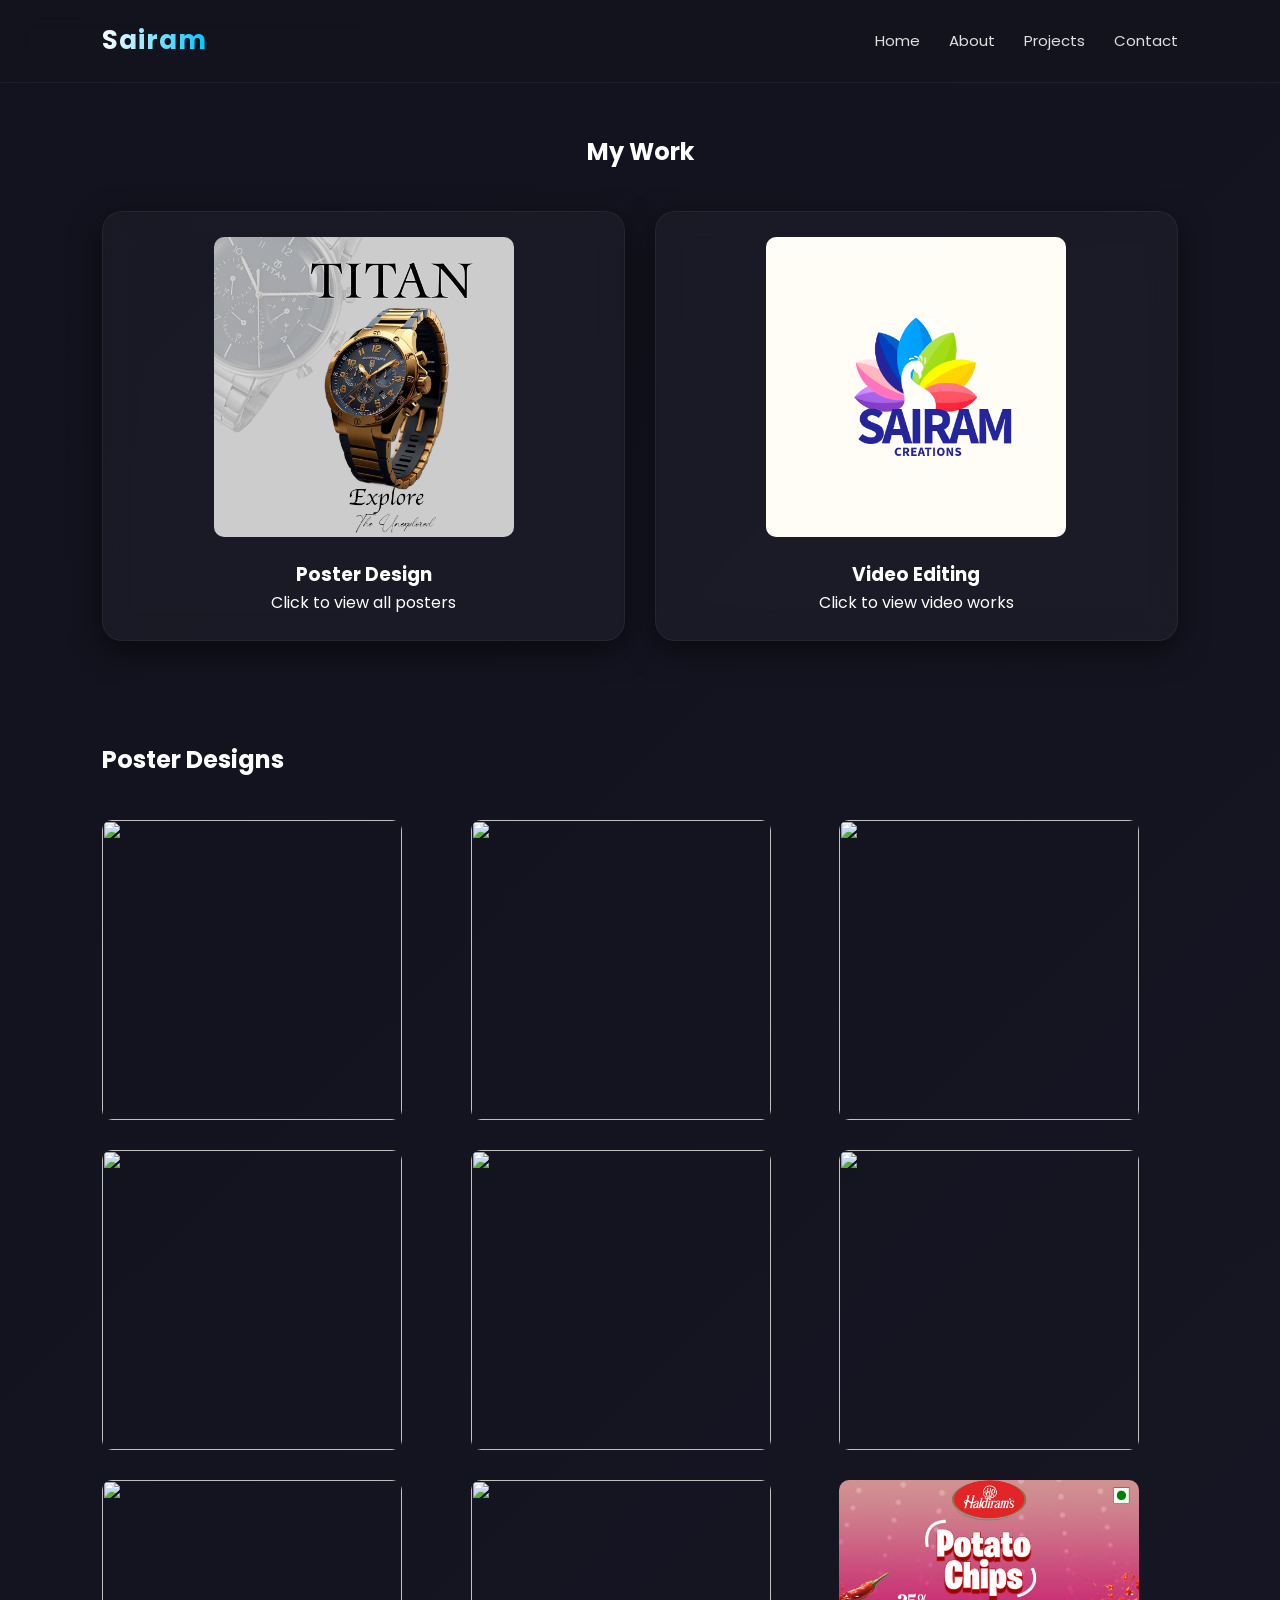
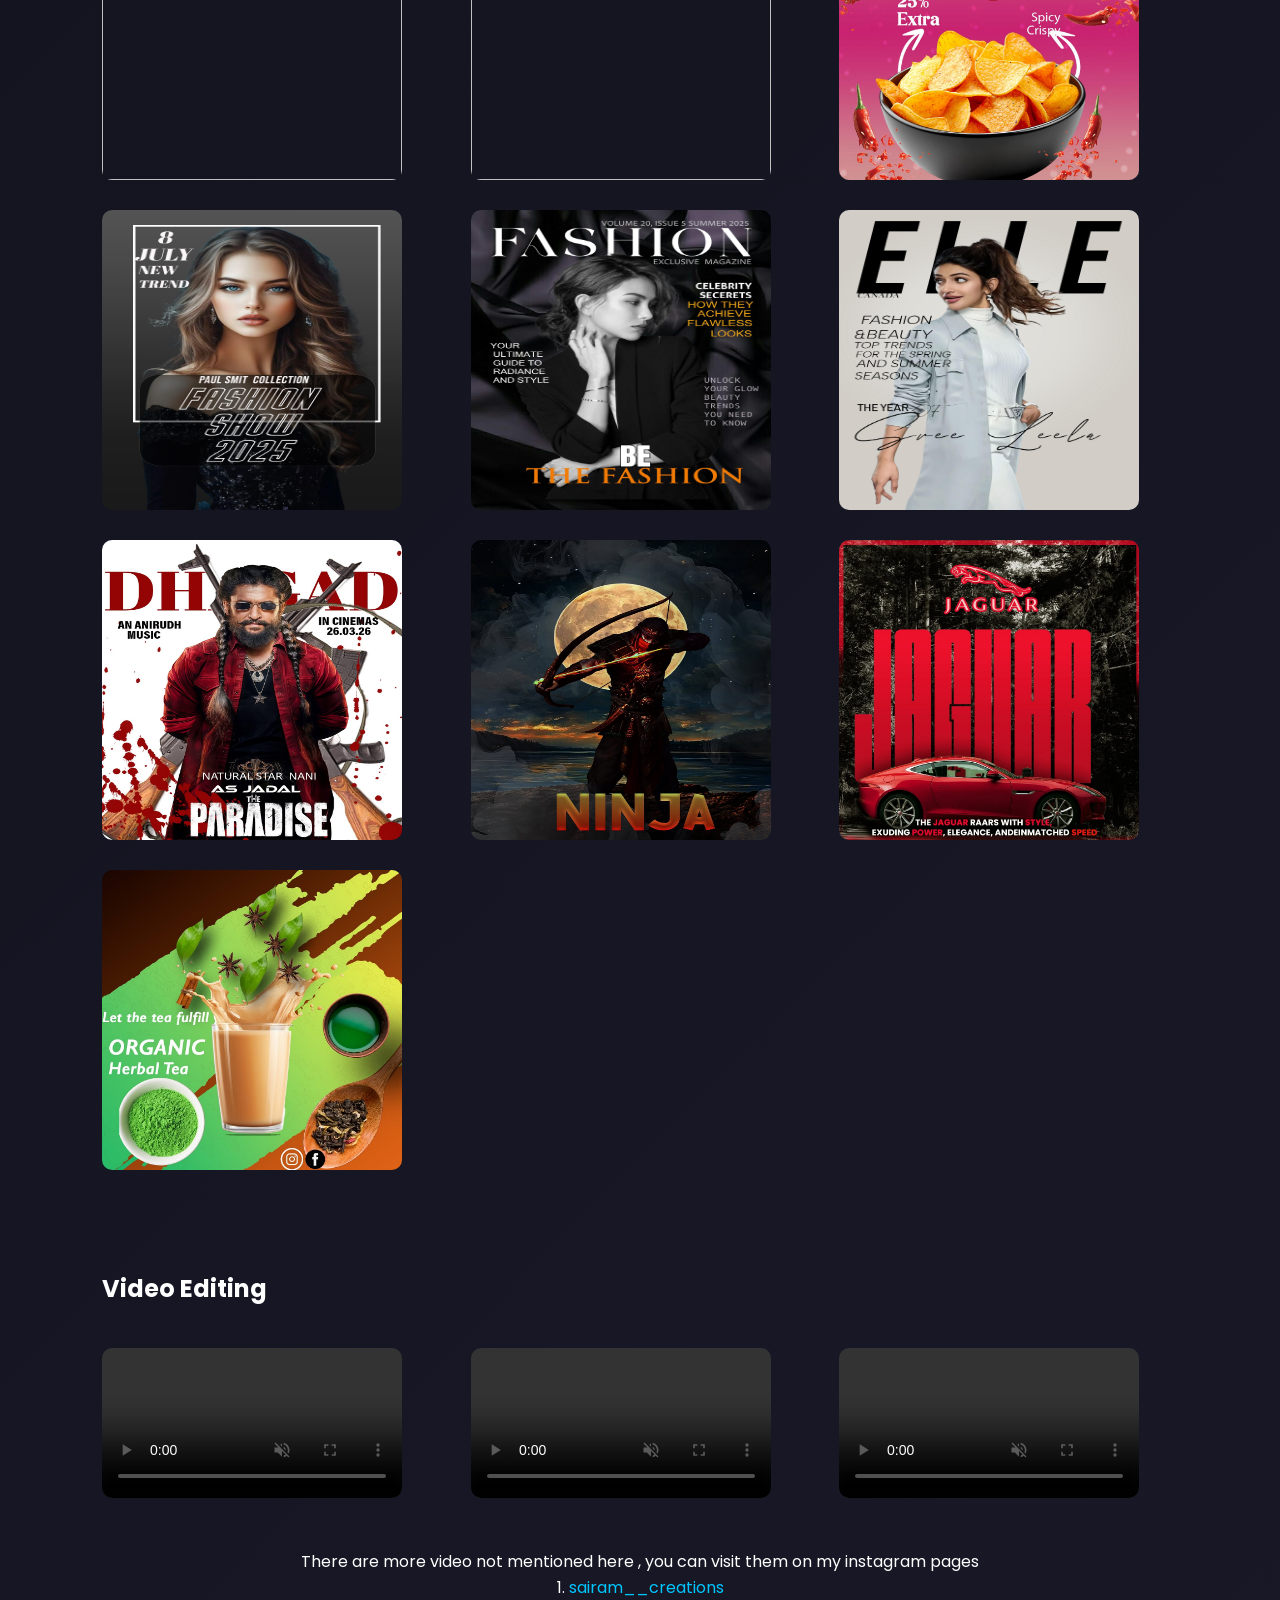
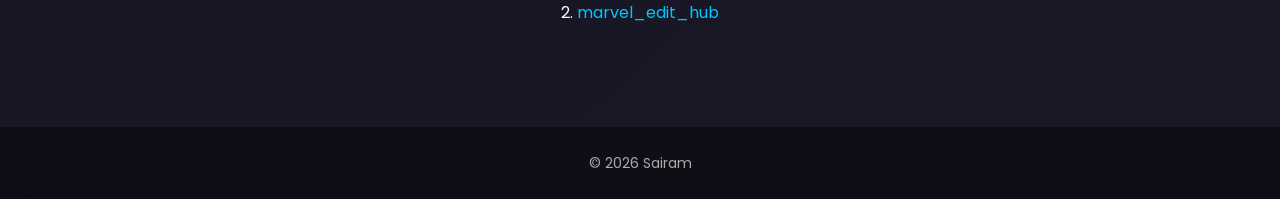
==== projects.html @ 18c5c485 "initial commit" ====
<!DOCTYPE html>
<html lang="en">
<head>
    <meta charset="UTF-8">
    <title>My Projects</title>
    <link rel="stylesheet" href="style.css">

    <!-- Smooth Scroll -->
    <style>
        html {
            scroll-behavior: smooth;
        }
    </style>
</head>

<body>

<header>
    <h1>Sairam</h1>
    <nav>
        <a href="index.html">Home</a>
        <a href="about.html">About</a>
        <a href="projects.html">Projects</a>
        <a href="contact.html">Contact</a>
    </nav>
</header>

<!-- TOP PROJECT CARDS -->
<section>
    <h2 style="text-align:center;">My Work</h2>

    <div class="projects">

        <a href="#poster" class="card">
            <img src="images/project1.jpg" alt="Poster Design">
            <h3>Poster Design</h3>
            <p>Click to view all posters</p>
        </a>

        <!-- <a href="#branding" class="card">
            <img src="images/project2.jpg" alt="Branding">
            <h3>Branding</h3>
            <p>Click to view branding works</p>
        </a> -->

        <a href="#video" class="card">
            <img src="images/Untitled.PNG" alt="Video Editing">
            <h3>Video Editing</h3>
            <p>Click to view video works</p>
        </a>

    </div>
</section>

<!-- POSTER SECTION -->
<section id="poster">
    <h2>Poster Designs</h2>

    <div class="projects">
        <img src="images/posters/p1.jpeg">
        <img src="images/posters/p2.jpg">
        <img src="images/posters/p3.jpeg">
        <img src="images/posters/p4.jpeg">
        <img src="images/posters/p5.jpeg">
        <img src="images/posters/p6.jpeg">
        <img src="images/posters/p7.jpeg">
        <img src="images/posters/p8.jpeg">
        <img src="images/posters/p9.JPG">
        <img src="images/posters/p10.JPG">
        <img src="images/posters/p11.JPG">
        <img src="images/posters/p12.JPG">
        <img src="images/posters/p13.JPEG">
        <img src="images/posters/p14.JPEG">
        <img src="images/posters/p15.JPEG">
        <img src="images/posters/p16.JPEG">
    </div>
</section>

<!-- BRANDING SECTION -->
<!-- <section id="branding">
    <h2>Branding Works</h2>

    <div class="projects">
        <img src="images/branding/b1.jpg">
        <img src="images/branding/b2.jpg">
        <img src="images/branding/b3.jpg">
        <img src="images/branding/b4.jpg">
    </div>
</section> -->

<!-- VIDEO SECTION -->
<section id="video">
    <h2>Video Editing</h2>

    <div class="projects">

        <video autoplay muted loop controls>
            <source src="images/video/v1.mp4" type="video/mp4">
        </video>

        <video autoplay muted loop controls>
            <source src="images/video/v2.mp4" type="video/mp4">
        </video>

        <video autoplay muted loop controls>
            <source src="images/video/v3.mp4" type="video/mp4">
        </video>

        <!-- <video autoplay muted loop controls>
            <source src="images/video/v4.mp4" type="video/mp4">
        </video>


        <video autoplay muted loop controls>
            <source src="images/video/v4.mp4" type="video/mp4">
        </video> -->
        
        
    </div>
    <br>
        <br>
    <div align="center">
        <p>There are more video not mentioned here , you can visit them on my instagram pages<br> 1. <a href="https://www.instagram.com/sairam__creations_?igsh=bWJxbTg4dGtlOHRl&utm_source=qr">sairam__creations</a> <br>2. <a href="https://www.instagram.com/marvel_edit_hub_?igsh=aXE1Y2oxbGw5a2g1&utm_source=qr">marvel_edit_hub</a></p>
        </div>
</section>
<footer>
    <p>© 2026 Sairam</p>
</footer>

</body>
</html>
---- style.css ----
/* Import Google Font */
@import url('https://fonts.googleapis.com/css2?family=Poppins:wght@300;400;600;700&display=swap');

/* Reset */
* {
    margin: 0;
    padding: 0;
    box-sizing: border-box;
    scroll-behavior: smooth; /* Smooth scrolling for anchor links */
}

/* Custom Scrollbar for a premium feel */
::-webkit-scrollbar {
    width: 10px;
}
::-webkit-scrollbar-track {
    background: #12121e;
}
::-webkit-scrollbar-thumb {
    background: #00c6ff;
    border-radius: 5px;
}

/* Body */
body {
    font-family: 'Poppins', sans-serif;
    /* Enhanced gradient with a subtle animation feel */
    background: linear-gradient(135deg, #12121e, #1e1e2f, #2a2a40);
    background-size: 400% 400%;
    animation: gradientBG 15s ease infinite;
    color: #fff;
    line-height: 1.6;
    overflow-x: hidden;
}

@keyframes gradientBG {
    0% { background-position: 0% 50%; }
    50% { background-position: 100% 50%; }
    100% { background-position: 0% 50%; }
}

/* Header */
header {
    display: flex;
    justify-content: space-between;
    align-items: center;
    padding: 20px 8%;
    background: rgba(20, 20, 30, 0.6); /* Slightly darker for better contrast */
    backdrop-filter: blur(15px);
    -webkit-backdrop-filter: blur(15px);
    position: sticky;
    top: 0;
    z-index: 1000;
    border-bottom: 1px solid rgba(255, 255, 255, 0.05);
}

/* Logo */
header h1 {
    font-size: 26px;
    font-weight: 700;
    letter-spacing: 1px;
    /* Gradient Text Effect */
    background: linear-gradient(90deg, #fff, #00c6ff);
    -webkit-background-clip: text;
    -webkit-text-fill-color: transparent;
}

/* Navigation */
nav a {
    color: #e0e0e0;
    margin-left: 25px;
    text-decoration: none;
    font-weight: 400;
    font-size: 15px;
    position: relative;
    transition: color 0.3s ease;
}

nav a:hover {
    color: #00c6ff;
}

/* Underline Animation */
nav a::after {
    content: '';
    width: 0;
    height: 2px;
    background: #00c6ff;
    position: absolute;
    left: 0;
    bottom: -5px;
    transition: width 0.3s ease;
    border-radius: 2px;
}

nav a:hover::after {
    width: 100%;
}

/* Hero Section */
.hero {
    text-align: center;
    padding: 120px 20px;
    animation: fadeIn 1.2s ease-out;
}

.hero h2 {
    font-size: 48px;
    font-weight: 700;
    margin-bottom: 15px;
}

.hero span {
    color: #00c6ff;
    text-shadow: 0 0 15px rgba(0, 198, 255, 0.4); /* Glowing text effect */
}

.hero p {
    font-size: 18px;
    opacity: 0.8;
    max-width: 600px;
    margin: 0 auto 25px;
}

/* Glass Card styling (Applies to articles and cards) */
article, .card {
    background: rgba(255, 255, 255, 0.03);
    padding: 25px;
    border-radius: 20px;
    backdrop-filter: blur(16px);
    -webkit-backdrop-filter: blur(16px);
    border: 1px solid rgba(255, 255, 255, 0.05); /* Adds physical edge to glass */
    box-shadow: 0 10px 30px rgba(0, 0, 0, 0.5);
}

/* Section spacing */
section {
    padding: 60px 8%;
}

/* Profile Image */
.profile {
    display: block;
    margin: 20px auto;
    width: 180px;
    border-radius: 50%;
    border: 4px solid transparent;
    /* Gradient Border Trick */
    background: linear-gradient(#1e1e2f, #1e1e2f) padding-box, 
                linear-gradient(45deg, #00c6ff, #ff007a) border-box; 
    box-shadow: 0 0 20px rgba(0, 198, 255, 0.3);
    transition: transform 0.4s ease;
}

.profile:hover {
    transform: scale(1.05) rotate(2deg);
}

/* Figure */
figure {
    text-align: center;
    margin-top: 20px;
}

figure img {
    width: 100%;
    max-width: 320px;
    border-radius: 12px;
    box-shadow: 0 8px 20px rgba(0,0,0,0.4);
}

figcaption {
    margin-top: 10px;
    font-size: 14px;
    color: #aaa;
    font-style: italic;
}

/* Projects Layout */
.projects {
    display: grid;
    grid-template-columns: repeat(auto-fit, minmax(280px, 1fr));
    gap: 30px;
    padding-top: 20px;
}

/* Cards */
.card {
    transition: all 0.4s cubic-bezier(0.175, 0.885, 0.32, 1.275); /* Bouncy hover effect */
    text-align: center;
    cursor: pointer;
}

.card img {
    width: 100%;
    border-radius: 12px;
    margin-bottom: 15px;
    transition: filter 0.3s;
}

.card:hover {
    transform: translateY(-12px);
    box-shadow: 0 15px 35px rgba(0, 198, 255, 0.2);
    border-color: rgba(0, 198, 255, 0.3);
}

.card:hover img {
    filter: brightness(1.1);
}

/* Links */
a {
    color: #00c6ff;
    text-decoration: none;
    transition: color 0.3s;
}

a:hover {
    color: #fff;
}

/* Buttons */
.btn {
    display: inline-block;
    margin-top: 15px;
    padding: 12px 28px;
    background: linear-gradient(45deg, #00c6ff, #0072ff);
    color: #fff;
    font-weight: 600;
    border-radius: 30px;
    border: none;
    box-shadow: 0 4px 15px rgba(0, 198, 255, 0.4);
    text-transform: uppercase;
    letter-spacing: 1px;
    transition: all 0.3s ease;
}

.btn:hover {
    background: linear-gradient(45deg, #0072ff, #00c6ff);
    box-shadow: 0 6px 20px rgba(0, 198, 255, 0.6);
    transform: translateY(-2px);
    color: #fff;
}

/* Footer */
footer {
    text-align: center;
    padding: 25px;
    margin-top: 50px;
    background: rgba(0,0,0,0.4);
    border-top: 1px solid rgba(255, 255, 255, 0.05);
    font-size: 14px;
    color: #aaa;
}

/* Keyframe Animations */
@keyframes fadeIn {
    from { opacity: 0; transform: translateY(20px); }
    to { opacity: 1; transform: translateY(0); }
}

/* Responsive adjustments */
@media (max-width: 768px) {
    header {
        flex-direction: column;
        padding: 15px 5%;
    }

    nav {
        margin-top: 15px;
        display: flex;
        flex-wrap: wrap;
        justify-content: center;
        gap: 15px;
    }

    nav a {
        margin-left: 0;
    }

    .hero {
        padding: 80px 20px;
    }

    .hero h2 {
        font-size: 32px;
    }
    
    section {
        padding: 40px 5%;
    }
}

/* Section spacing */
section {
    padding: 50px 8%;
}

/* Section titles */
section h2 {
    margin-bottom: 20px;
}

/* Image gallery */
.projects img {
    height: 300px;
    width: 300px;
    border-radius: 10px;
    transition: 0.3s;
}

/* Hover zoom effect */
.projects img:hover {
    transform: scale(1.05);
}

/* Make cards clickable */
.card {
    text-decoration: none;
    color: inherit;
}
/* Horizontal Scroll Gallery */
.scroll-gallery {
    display: flex;
    gap: 20px;
    overflow-x: auto;
    padding: 20px 0;
    scroll-behavior: smooth;
}

/* Hide scrollbar (optional clean look) */
.scroll-gallery::-webkit-scrollbar {
    height: 8px;
}

.scroll-gallery::-webkit-scrollbar-thumb {
    background: #ccc;
    border-radius: 10px;
}

/* Images inside scroll */
.scroll-gallery img {
    height: 200px;
    min-width: 300px;
    object-fit: cover;
    border-radius: 10px;
    transition: 0.3s;
}

/* Hover effect */
.scroll-gallery img:hover {
    transform: scale(1.05);
}

/* Video Styling */
video {
    width: 100%;
    max-width: 300px;
    border-radius: 10px;
}
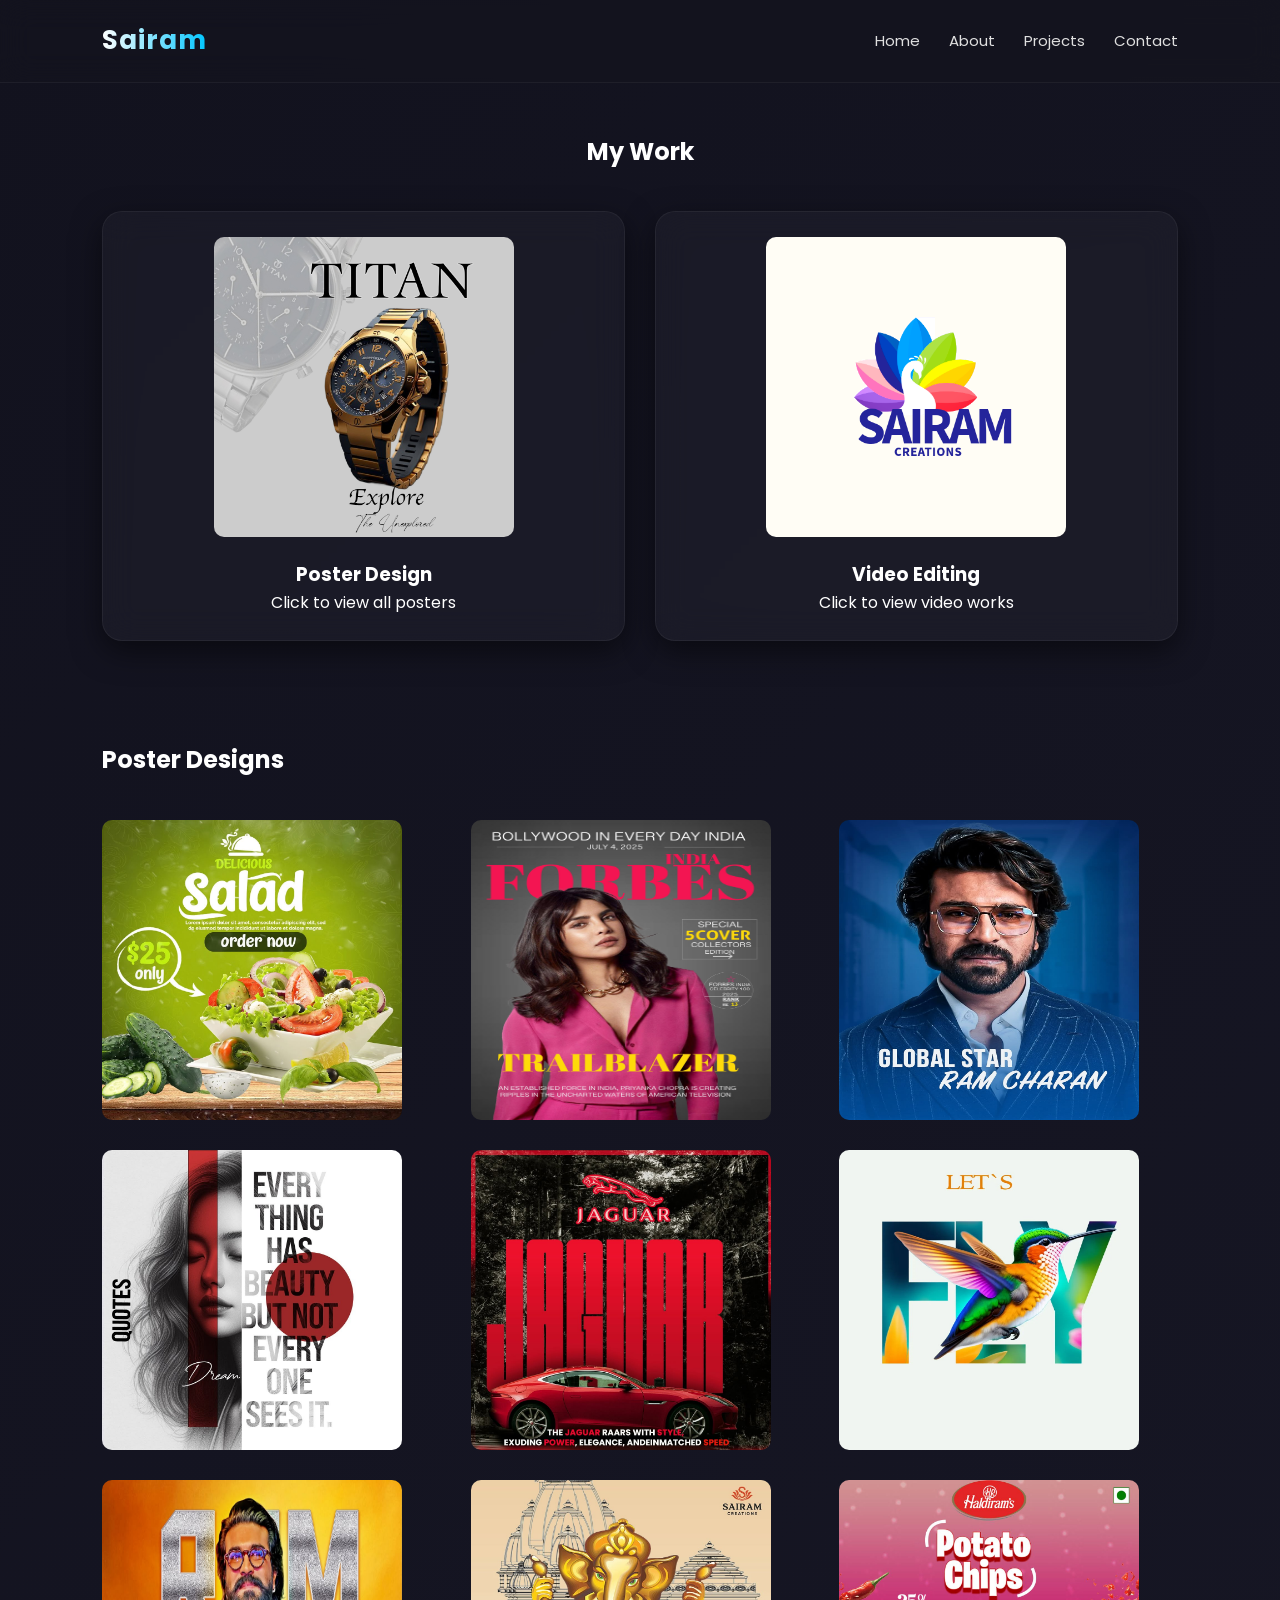
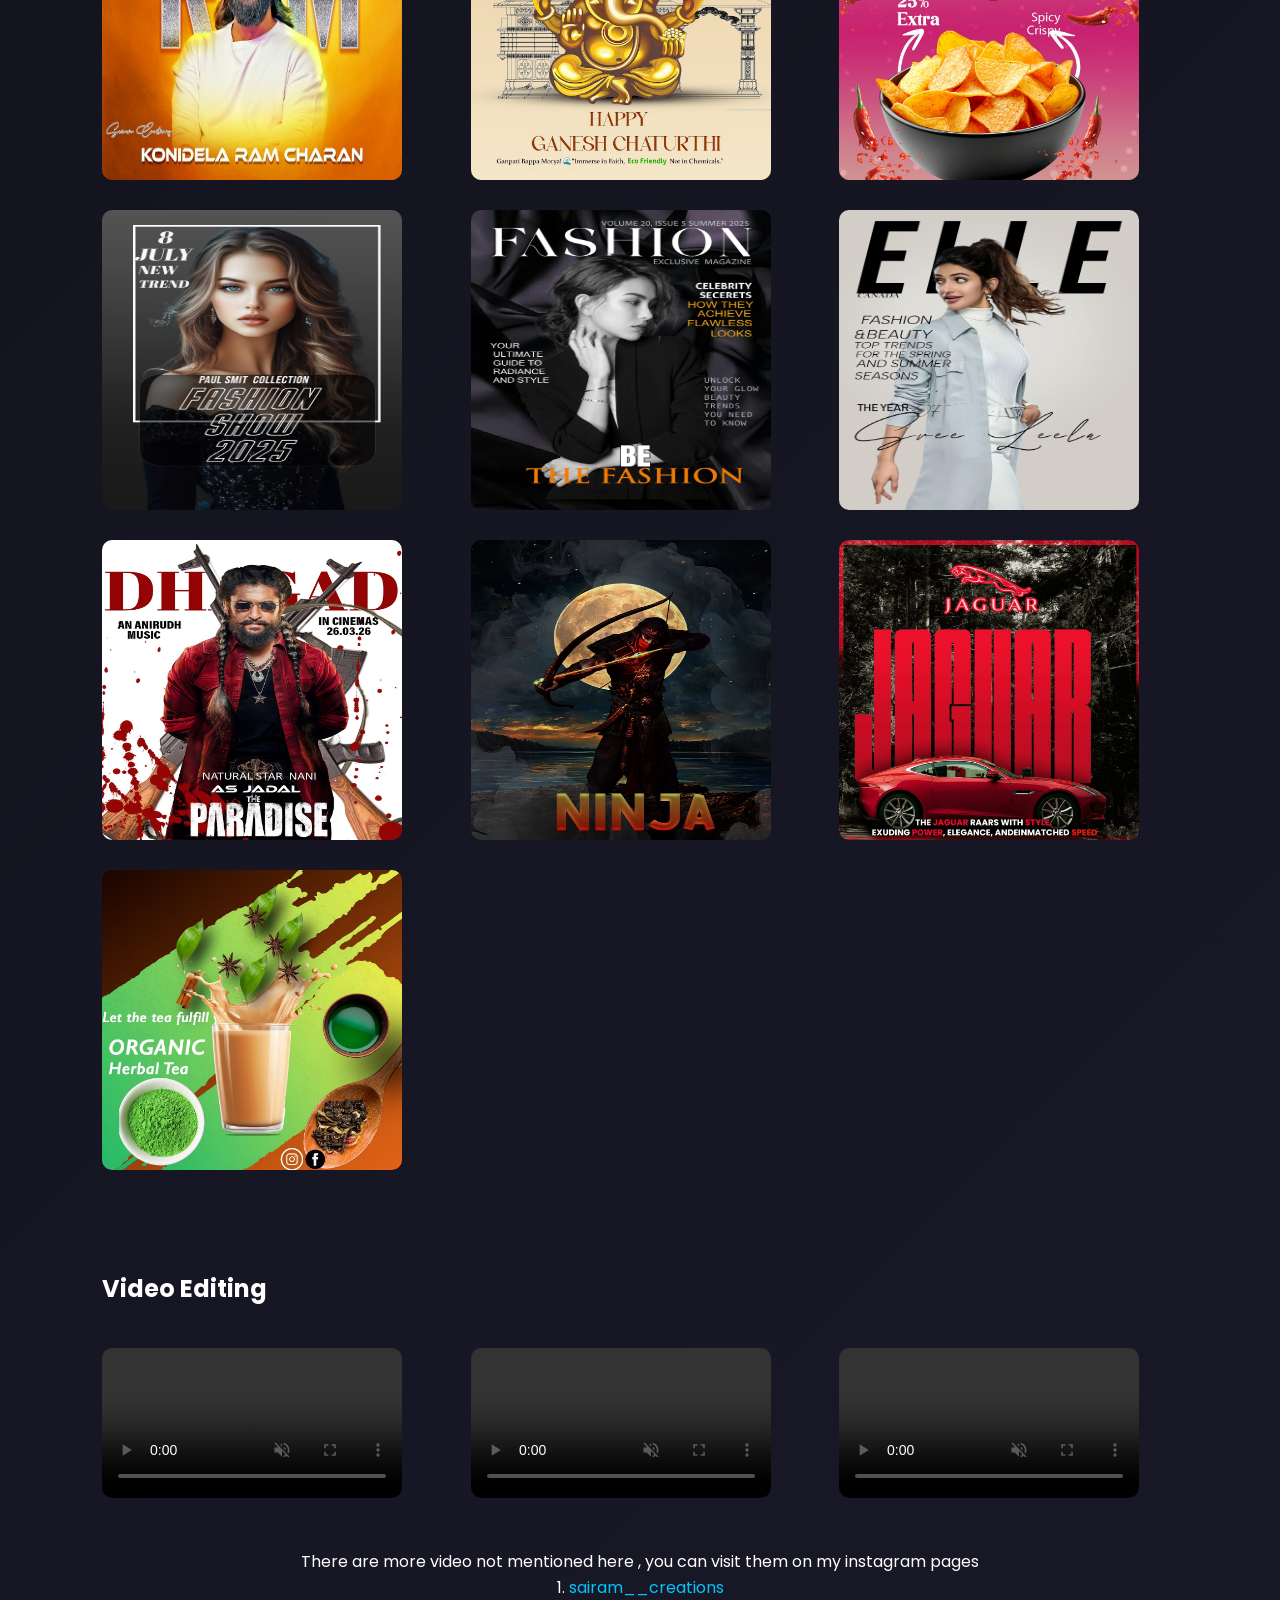
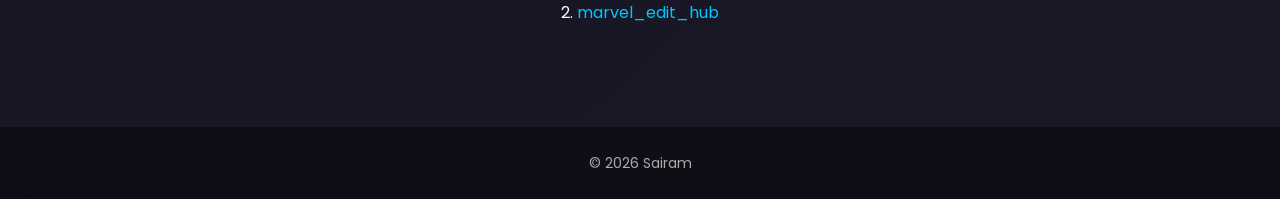
==== commit 9f36be59: "Change image and video file extensions to uppercase Updated image and video source file extensions t" ====
--- a/projects.html
+++ b/projects.html
@@ -57,14 +57,14 @@
     <h2>Poster Designs</h2>
 
     <div class="projects">
-        <img src="images/posters/p1.jpeg">
-        <img src="images/posters/p2.jpg">
-        <img src="images/posters/p3.jpeg">
-        <img src="images/posters/p4.jpeg">
-        <img src="images/posters/p5.jpeg">
-        <img src="images/posters/p6.jpeg">
-        <img src="images/posters/p7.jpeg">
-        <img src="images/posters/p8.jpeg">
+        <img src="images/posters/p1.JPEG">
+        <img src="images/posters/p2.JPG">
+        <img src="images/posters/p3.JPEG">
+        <img src="images/posters/p4.JPEG">
+        <img src="images/posters/p5.JPEG">
+        <img src="images/posters/p6.JPEG">
+        <img src="images/posters/p7.JPEG">
+        <img src="images/posters/p8.JPEG">
         <img src="images/posters/p9.JPG">
         <img src="images/posters/p10.JPG">
         <img src="images/posters/p11.JPG">
@@ -95,15 +95,15 @@
     <div class="projects">
 
         <video autoplay muted loop controls>
-            <source src="images/video/v1.mp4" type="video/mp4">
+            <source src="images/video/v1.MP4" type="video/mp4">
         </video>
 
         <video autoplay muted loop controls>
-            <source src="images/video/v2.mp4" type="video/mp4">
+            <source src="images/video/v2.MP4" type="video/mp4">
         </video>
 
         <video autoplay muted loop controls>
-            <source src="images/video/v3.mp4" type="video/mp4">
+            <source src="images/video/v3.MP4" type="video/mp4">
         </video>
 
         <!-- <video autoplay muted loop controls>
@@ -128,4 +128,4 @@
 </footer>
 
 </body>
-</html>+</html>
